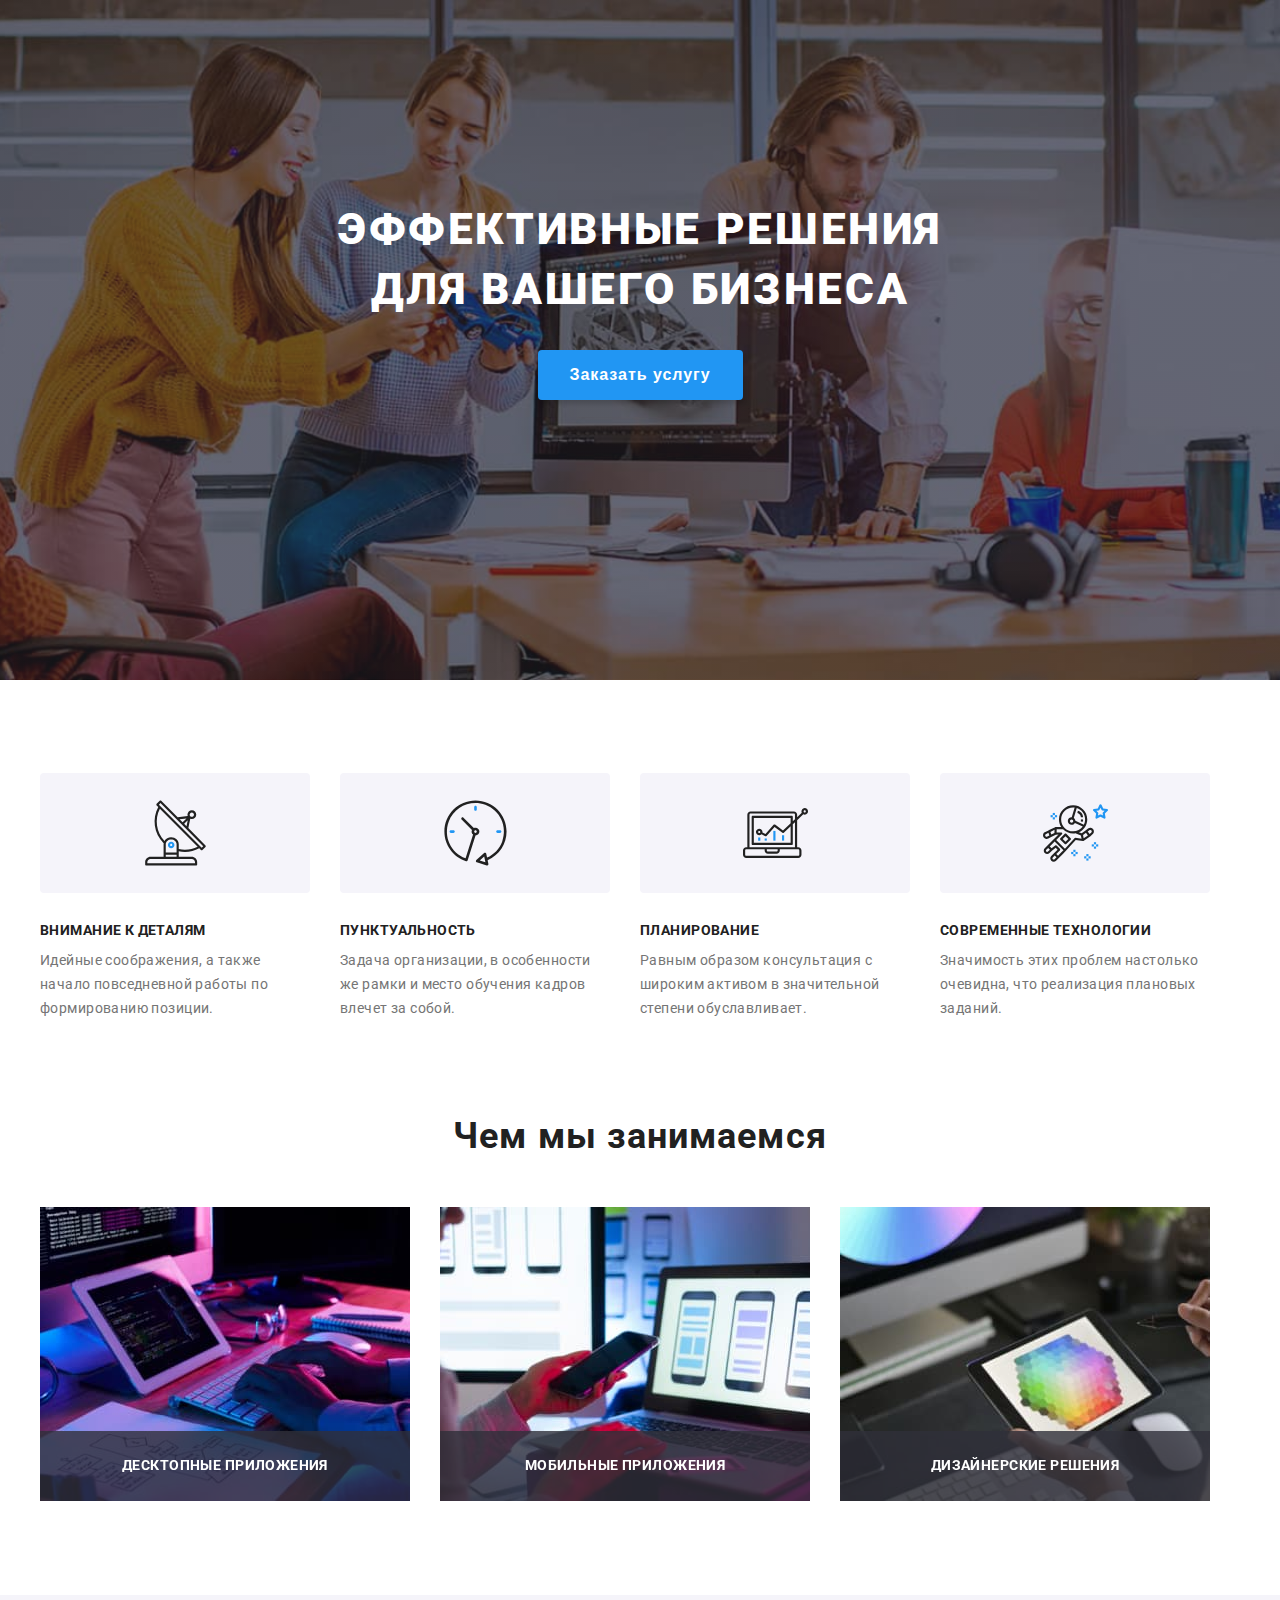
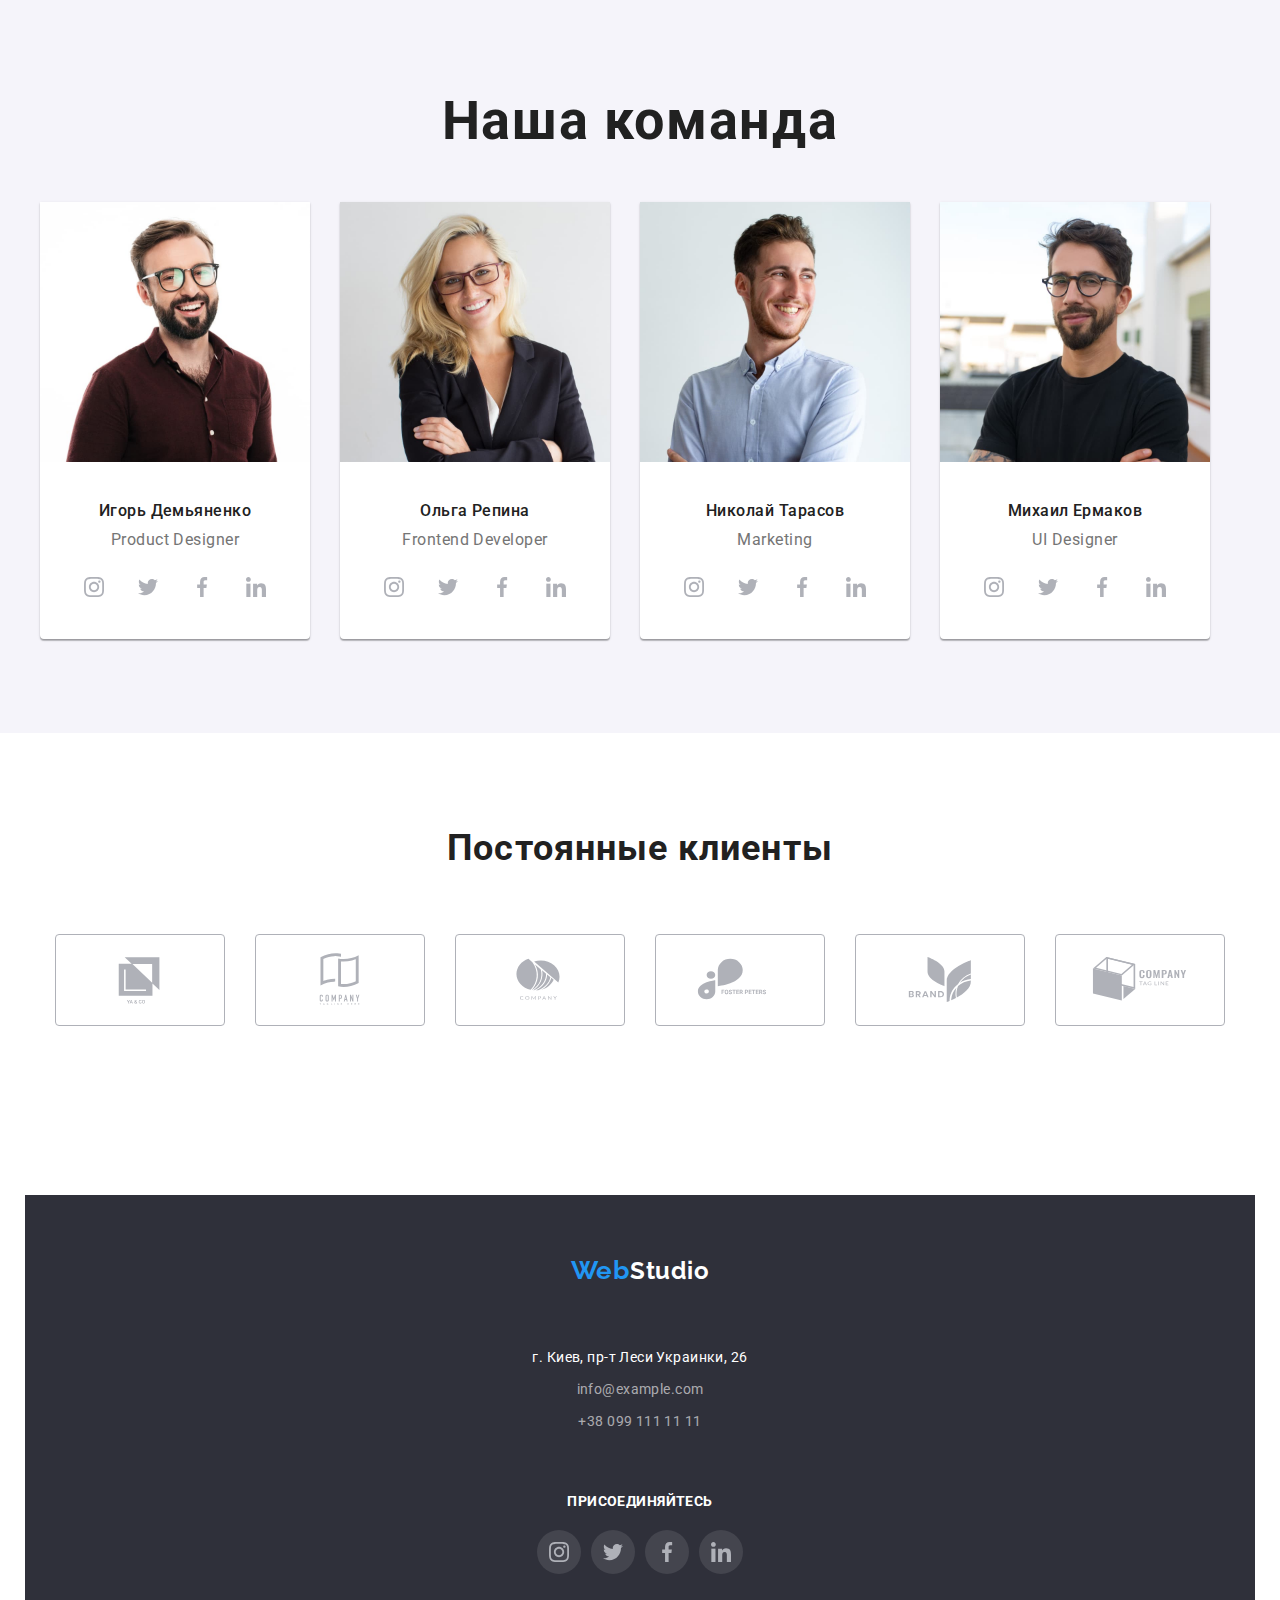
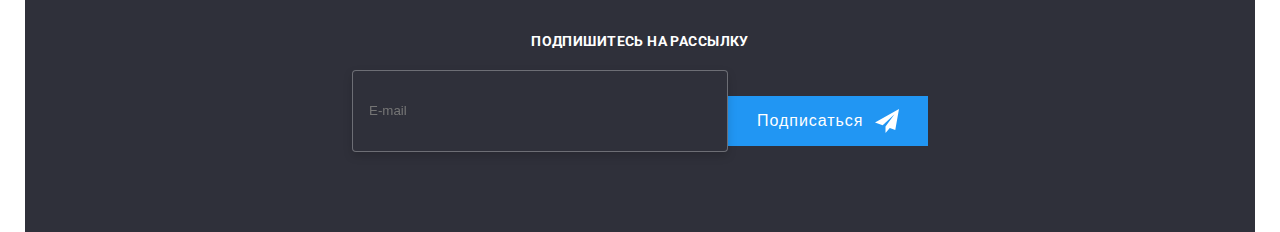
==== index.html @ 190a4f73 "footer mob adapted" ====
<!DOCTYPE html>
<html lang="ru">
  <head>
    <meta charset="UTF-8" />
    <meta http-equiv="X-UA-Compatible" content="IE=edge" />
    <meta name="viewport" content="width=device-width, initial-scale=1.0" />
    <title>Business planning</title>
    <link
      rel="stylesheet"
      href="https://cdnjs.cloudflare.com/ajax/libs/modern-normalize/1.1.0/modern-normalize.min.css"
      integrity="sha512-wpPYUAdjBVSE4KJnH1VR1HeZfpl1ub8YT/NKx4PuQ5NmX2tKuGu6U/JRp5y+Y8XG2tV+wKQpNHVUX03MfMFn9Q=="
      crossorigin="anonymous"
      referrerpolicy="no-referrer"
    />
    <link rel="preconnect" href="https://fonts.googleapis.com" />
    <link rel="preconnect" href="https://fonts.gstatic.com" crossorigin />
    <link rel="preconnect" href="https://fonts.googleapis.com" />
    <link rel="preconnect" href="https://fonts.gstatic.com" crossorigin />
    <link
      href="https://fonts.googleapis.com/css2?family=Raleway:wght@700&family=Roboto:wght@400;500;700;900&display=swap"
      rel="stylesheet"
    />
    <!-- <link rel="stylesheet" href="./css/style.css" /> -->
    <link rel="stylesheet" href="./css/main.css" />
  </head>
  <body>
    <!-- <header class="header">
      <div class="container">
        <a href="" class="header__logo">Web<span class="logo">Studio</span></a>
        <button class="menu-open-btn" type="button" menu-open-btn>
          <svg class="header__icon-mob" width="40" height="40">
            <use href="./images/icons/symbol-defs.svg#icon-menu_40px"></use>
          </svg>
        </button>
        <nav class="header__navigation">
          <ul class="header__list">
            <li class="header__item-pages">
              <a href="" class="header__link-pages current">Студия</a>
            </li>
            <li class="header__item-pages">
              <a href="./portfolio.html" class="header__link-pages">Портфолио</a>
            </li>
            <li class="header__item-pages">
              <a href="" class="header__link-pages">Контакты</a>
            </li>
          </ul>
        </nav>
        <div class="header-connect">
          <ul class="header__list">
            <li class="header__item">
              <a href="mailto:info@devstudio.com" class="header__link">
                <svg class="header__icon" width="16" height="12">
                  <use href="./images/icons/symbol-defs.svg#icon-envelope"></use>
                </svg>
                info@devstudio.com
              </a>
            </li>
            <li class="header__item">
              <a class="header__link" href="tel:+380961111111">
                <svg class="header__icon" width="10" height="16">
                  <use href="./images/icons/symbol-defs.svg#icon-Vector"></use>
                </svg>
                +38 096 111 11 11
              </a>
            </li>
          </ul>
        </div>
      </div>
      <div class="mob-menu is-hidden" mob-menu>
        <div class="conteiner">
          <div class="mob-menu-top">
            <button type="button" class="menu-close-btn" menu-close-btn>
              <svg class="header__menu-close" width="40" height="40">
                <use href="./images/icons/symbol-defs.svg#icon-close_40px"></use>
              </svg>
            </button>
            <ul class="mob-menu__list">
              <li class="mob-menu__item-pages">
                <a href="" class="mob-menu__link-pages current">Студия</a>
              </li>
              <li class="mob-menu__item-pages">
                <a href="./portfolio.html" class="mob-menu__link-pages">Портфолио</a>
              </li>
              <li class="mob-menu__item-pages">
                <a href="" class="mob-menu__link-pages">Контакты</a>
              </li>
            </ul>
          </div>
          <div class="mob-menu-bottom">
            <div class="mob-connect">
              <ul class="mob__list">
                <li class="mob__item">
                  <a class="mob__link-tel" href="tel:+380961111111"> +38 096 111 11 11 </a>
                </li>

                <li class="mob__item">
                  <a href="mailto:info@devstudio.com" class="mob__link-email">
                    info@devstudio.com
                  </a>
                </li>
              </ul>
            </div>
            <ul class="mob__soc-list">
              <li class="mob__soc-item">
                <a href="" class="mob__soc-link">Istagram</a>
                <p class="mob__soc-line"></p>
              </li>
              <li class="mob__soc-item">
                <a href="" class="mob__soc-link">Twitter</a>
              </li>
              <li class="mob__soc-item">
                <a href="" class="mob__soc-link">Facebook</a>
              </li>
              <li class="mob__soc-item">
                <a href="" class="mob__soc-link">LinkedIn</a>
              </li>
            </ul>
          </div>
        </div>
      </div>
    </header> -->
    <main class="main">
      <section class="section hero">
        <div class="container">
          <h1 class="hero__title">
            Эффективные решения <br />
            для вашего бизнеса
          </h1>
          <button type="button" class="hero__btn" data-modal-open>Заказать услугу</button>
          <div class="backdrop is-hidden" data-modal>
            <div class="modal">
              <button type="button" class="modal__close-btn" data-modal-close>
                <svg class="modal__close-icon" width="18" height="18">
                  <use href="./images/icons/symbol-defs.svg#icon-close-black"></use>
                </svg>
              </button>
              <p class="modal__title">Оставьте свои данные, мы вам перезвоним</p>
              <form>
                <div class="modal__field">
                  <label class="modal__label" for="user-name">Имя</label>
                  <div class="modal__input-wrap">
                    <input
                      id="user-name"
                      type="text"
                      class="modal__input"
                      name="user-name"
                      required
                    />
                    <svg class="modal__input-icon" width="18" height="18">
                      <use href="./images/icons/symbol-defs.svg#icon-person-black"></use>
                    </svg>
                  </div>
                </div>
                <div class="modal__field">
                  <label class="modal__label" for="user-tel">Телефон</label>
                  <div class="modal__input-wrap">
                    <input type="tel" class="modal__input" name="user-tel" id="user-tel" required />
                    <svg class="modal__input-icon" width="18" height="18">
                      <use href="./images/icons/symbol-defs.svg#icon-phone-black"></use>
                    </svg>
                  </div>
                </div>
                <div class="modal__field">
                  <label class="modal__label" for="user-email">Почта</label>
                  <div class="modal__input-wrap">
                    <input
                      type="email"
                      class="modal__input"
                      name="user-email"
                      id="user-email"
                      required
                    />
                    <svg class="modal__input-icon" width="18" height="18">
                      <use href="./images/icons/symbol-defs.svg#icon-email-black"></use>
                    </svg>
                  </div>
                </div>
                <div class="modal__field-comment">
                  <label class="modal__comment">
                    Комментарий
                    <textarea
                      name="comment"
                      placeholder="Введите текст"
                      class="modal__comment-text"
                    ></textarea>
                  </label>
                </div>
                <div class="modal__field-check">
                  <input
                    type="checkbox"
                    class="modal__input-check hidden-title"
                    id="input-check"
                    name="policy"
                    value="policy"
                  />
                  <label for="input-check" class="modal__check-text">
                    <span>
                      <svg class="modal__check-icon" width="16" height="15">
                        <use href="./images/icons/symbol-defs.svg#icon-vector1"></use>
                      </svg>
                    </span>
                    Соглашаюсь с рассылкой и принимаю
                    <a class="modal__check-link">Условия договора</a></label
                  >
                </div>
                <button type="submit" class="modal__btn">Отправить</button>
              </form>
            </div>
          </div>
        </div>
      </section>
      <section class="section section--two">
        <div class="container">
          <h2 class="hidden-title">Преимущества</h2>
          <ul class="section__list">
            <li class="section__item">
              <div class="section__pictures">
                <svg class="section__soc-icon" width="65" height="70">
                  <use href="./images/icons/symbol-defs.svg#icon-antenna"></use>
                </svg>
              </div>
              <h3 class="section__title">Внимание к деталям</h3>
              <p class="section__text">
                Идейные соображения, а также начало повседневной работы по формированию позиции.
              </p>
            </li>
            <li class="section__item">
              <div class="section__pictures">
                <svg class="section__soc-icon" width="65" height="70">
                  <use href="./images/icons/symbol-defs.svg#icon-clock"></use>
                </svg>
              </div>

              <h3 class="section__title">Пунктуальность</h3>
              <p class="section__text">
                Задача организации, в особенности же рамки и место обучения кадров влечет за собой.
              </p>
            </li>
            <li class="section__item">
              <div class="section__pictures">
                <svg class="section__soc-icon" width="65" height="70">
                  <use href="./images/icons/symbol-defs.svg#icon-diagram"></use>
                </svg>
              </div>

              <h3 class="section__title">Планирование</h3>
              <p class="section__text">
                Равным образом консультация с широким активом в значительной степени обуславливает.
              </p>
            </li>
            <li class="section__item">
              <div class="section__pictures">
                <svg class="section__soc-icon" width="65" height="70">
                  <use href="./images/icons/symbol-defs.svg#icon-astronaut"></use>
                </svg>
              </div>

              <h3 class="section__title">Современные технологии</h3>
              <p class="section__text">
                Значимость этих проблем настолько очевидна, что реализация плановых заданий.
              </p>
            </li>
          </ul>
        </div>
      </section>
      <section class="section section-three">
        <div class="container">
          <h2 class="section__title-about">Чем мы занимаемся</h2>
          <ul class="section-three__list">
            <li class="section-three__img">
              <img src="./images/about-img-1.jpg" alt="компьютер" width="370" height="294" />
              <div class="section-description">
                <p class="section__img-text">Десктопные приложения</p>
              </div>
            </li>
            <li class="section-three__img">
              <img src="./images/about-img-2.jpg" alt="телефон" width="370" height="294" />
              <div class="section-description">
                <p class="section__img-text">Мобильные приложения</p>
              </div>
            </li>
            <li class="section-three__img">
              <img src="./images/about-img-3.jpg" alt="планшет" width="370" height="294" />
              <div class="section-description">
                <p class="section__img-text">Дизайнерские решения</p>
              </div>
            </li>
          </ul>
        </div>
      </section>
      <section class="section section-four">
        <div class="container">
          <h2 class="section-four__title">Наша команда</h2>
          <ul class="section-four__list">
            <li class="section-four__img">
              <img
                class="section-four__img-block"
                src="./images/photo-ihor.jpg"
                alt="игорь"
                width="270"
                height="260"
              />
              <div class="section-four__sign">
                <h3 class="section-four__name">Игорь Демьяненко</h3>
                <p lang="en" class="section-four__text">Product Designer</p>
                <div class="section-four__soc">
                  <ul class="section-four__soc-list">
                    <li class="section-four__soc-item">
                      <a href="" class="section-four__soc-link">
                        <svg class="section__soc-icon" width="20" height="20">
                          <use href="./images/icons/symbol-defs.svg#icon-instagram"></use>
                        </svg>
                      </a>
                    </li>
                    <li class="section-four__soc-item">
                      <a href="" class="section-four__soc-link">
                        <svg class="section__soc-icon" width="20" height="20">
                          <use href="./images/icons/symbol-defs.svg#icon-twitter"></use>
                        </svg>
                      </a>
                    </li>
                    <li class="section-four__soc-item">
                      <a href="" class="section-four__soc-link">
                        <svg class="section__soc-icon" width="20" height="20">
                          <use href="./images/icons/symbol-defs.svg#icon-facebook"></use>
                        </svg>
                      </a>
                    </li>
                    <li class="section-four__soc-item">
                      <a href="" class="section-four__soc-link">
                        <svg class="section__soc-icon" width="20" height="20">
                          <use href="./images/icons/symbol-defs.svg#icon-linkedin"></use>
                        </svg>
                      </a>
                    </li>
                  </ul>
                </div>
              </div>
            </li>
            <li class="section-four__img">
              <img
                class="section-four__img-block"
                src="./images/photo-olga.jpg"
                alt="ольга"
                width="270"
                height="260"
              />
              <div class="section-four__sign">
                <h3 class="section-four__name">Ольга Репина</h3>
                <p lang="en" class="section-four__text">Frontend Developer</p>
                <div class="section-four__soc">
                  <ul class="section-four__soc-list">
                    <li class="section-four__soc-item">
                      <a href="" class="section-four__soc-link">
                        <svg class="section__soc-icon" width="20" height="20">
                          <use href="./images/icons/symbol-defs.svg#icon-instagram"></use>
                        </svg>
                      </a>
                    </li>
                    <li class="section-four__soc-item">
                      <a href="" class="section-four__soc-link">
                        <svg class="section__soc-icon" width="20" height="20">
                          <use href="./images/icons/symbol-defs.svg#icon-twitter"></use>
                        </svg>
                      </a>
                    </li>
                    <li class="section-four__soc-item">
                      <a href="" class="section-four__soc-link">
                        <svg class="section__soc-icon" width="20" height="20">
                          <use href="./images/icons/symbol-defs.svg#icon-facebook"></use>
                        </svg>
                      </a>
                    </li>
                    <li class="section-four__soc-item">
                      <a href="" class="section-four__soc-link">
                        <svg class="section__soc-icon" width="20" height="20">
                          <use href="./images/icons/symbol-defs.svg#icon-linkedin"></use>
                        </svg>
                      </a>
                    </li>
                  </ul>
                </div>
              </div>
            </li>
            <li class="section-four__img">
              <img
                class="section-four__img-block"
                src="./images/photo-nikolay.jpg"
                alt="николай"
                width="270"
                height="260"
              />
              <div class="section-four__sign">
                <h3 class="section-four__name">Николай Тарасов</h3>
                <p lang="en" class="section-four__text">Marketing</p>
                <div class="section-four__soc">
                  <ul class="section-four__soc-list">
                    <li class="section-four__soc-item">
                      <a href="" class="section-four__soc-link">
                        <svg class="section__soc-icon" width="20" height="20">
                          <use href="./images/icons/symbol-defs.svg#icon-instagram"></use>
                        </svg>
                      </a>
                    </li>
                    <li class="section-four__soc-item">
                      <a href="" class="section-four__soc-link">
                        <svg class="section__soc-icon" width="20" height="20">
                          <use href="./images/icons/symbol-defs.svg#icon-twitter"></use>
                        </svg>
                      </a>
                    </li>
                    <li class="section-four__soc-item">
                      <a href="" class="section-four__soc-link">
                        <svg class="section__soc-icon" width="20" height="20">
                          <use href="./images/icons/symbol-defs.svg#icon-facebook"></use>
                        </svg>
                      </a>
                    </li>
                    <li class="section-four__soc-item">
                      <a href="" class="section-four__soc-link">
                        <svg class="section__soc-icon" width="20" height="20">
                          <use href="./images/icons/symbol-defs.svg#icon-linkedin"></use>
                        </svg>
                      </a>
                    </li>
                  </ul>
                </div>
              </div>
            </li>
            <li class="section-four__img">
              <img
                class="section-four__img-block"
                src="./images/photo-michael.jpg"
                alt="михаил"
                width="270"
                height="260"
              />
              <div class="section-four__sign">
                <h3 class="section-four__name">Михаил Ермаков</h3>
                <p lang="en" class="section-four__text">UI Designer</p>
                <div class="section-four__soc">
                  <ul class="section-four__soc-list">
                    <li class="section-four__soc-item">
                      <a href="" class="section-four__soc-link">
                        <svg class="section__soc-icon" width="20" height="20">
                          <use href="./images/icons/symbol-defs.svg#icon-instagram"></use>
                        </svg>
                      </a>
                    </li>
                    <li class="section-four__soc-item">
                      <a href="" class="section-four__soc-link">
                        <svg class="section__soc-icon" width="20" height="20">
                          <use href="./images/icons/symbol-defs.svg#icon-twitter"></use>
                        </svg>
                      </a>
                    </li>
                    <li class="section-four__soc-item">
                      <a href="" class="section-four__soc-link">
                        <svg class="section__soc-icon" width="20" height="20">
                          <use href="./images/icons/symbol-defs.svg#icon-facebook"></use>
                        </svg>
                      </a>
                    </li>
                    <li class="section-four__soc-item">
                      <a href="" class="section-four__soc-link">
                        <svg class="section__soc-icon" width="20" height="20">
                          <use href="./images/icons/symbol-defs.svg#icon-linkedin"></use>
                        </svg>
                      </a>
                    </li>
                  </ul>
                </div>
              </div>
            </li>
          </ul>
        </div>
      </section>
      <section class="section section-clients">
        <div class="container">
          <h2 class="section-clients__title">Постоянные клиенты</h2>
          <ul class="section-clients__list">
            <li class="section-clients__item">
              <svg class="section-clients__logo" width="106" height="60">
                <use href="./images/icons/symbol-defs.svg#icon-logo"></use>
              </svg>
            </li>
            <li class="section-clients__item">
              <svg class="section-clients__logo" width="106" height="60">
                <use href="./images/icons/symbol-defs.svg#icon-logo1"></use>
              </svg>
            </li>
            <li class="section-clients__item">
              <svg class="section-clients__logo" width="106" height="60">
                <use href="./images/icons/symbol-defs.svg#icon-logo2"></use>
              </svg>
            </li>
            <li class="section-clients__item">
              <svg class="section-clients__logo" width="106" height="60">
                <use href="./images/icons/symbol-defs.svg#icon-logo3"></use>
              </svg>
            </li>
            <li class="section-clients__item">
              <svg class="section-clients__logo" width="106" height="60">
                <use href="./images/icons/symbol-defs.svg#icon-logo4"></use>
              </svg>
            </li>
            <li class="section-clients__item">
              <svg class="section-clients__logo" width="106" height="60">
                <use href="./images/icons/symbol-defs.svg#icon-logo5"></use>
              </svg>
            </li>
          </ul>
        </div>
      </section>
    </main>
    <footer class="footer">
      <div class="container">
        <div class="footer__contacts">
          <div class="footer__item">
            <a href="" class="footer__logo-left">Web<span class="footer__logo">Studio</span></a>
          </div>
          <address>
            <ul class="footer__list">
              <li class="footer__adress-text">г. Киев, пр-т Леси Украинки, 26</li>
              <li>
                <a href="mailto:info@example.com" class="footer__adress-link">info@example.com</a>
              </li>
              <li><a href="tel:+380991111111" class="footer__adress-link">+38 099 111 11 11</a></li>
            </ul>
          </address>
        </div>

        <div class="footer__social">
          <p class="footer__social-join">Присоединяйтесь</p>
          <div class="footer__soc">
            <ul class="footer__soc-list">
              <li class="footer__soc-item">
                <a href="" class="footer__soc-link">
                  <svg class="footer__soc-icon" width="20" height="20">
                    <use href="./images/icons/symbol-defs.svg#icon-instagram"></use>
                  </svg>
                </a>
              </li>
              <li class="footer__soc-item">
                <a href="" class="footer__soc-link">
                  <svg class="footer__soc-icon" width="20" height="20">
                    <use href="./images/icons/symbol-defs.svg#icon-twitter"></use>
                  </svg>
                </a>
              </li>
              <li class="footer__soc-item">
                <a href="" class="footer__soc-link">
                  <svg class="footer__soc-icon" width="20" height="20">
                    <use href="./images/icons/symbol-defs.svg#icon-facebook"></use>
                  </svg>
                </a>
              </li>
              <li class="footer__soc-item">
                <a href="" class="footer__soc-link">
                  <svg class="footer__soc-icon" width="20" height="20">
                    <use href="./images/icons/symbol-defs.svg#icon-linkedin"></use>
                  </svg>
                </a>
              </li>
            </ul>
          </div>
        </div>
        <form class="footer__subscribe">
          <label class="footer__text" for="user-subscribe">Подпишитесь на рассылку</label>
          <div class="footer__sub-field">
            <input
              type="email"
              name="user-subscribe"
              id="user-subscribe"
              class="footer__input"
              placeholder="E-mail"
            />
            <button class="footer__btn" type="submit">
              Подписаться
              <svg class="footer__icon" width="24" height="24">
                <use href="./images/icons/symbol-defs.svg#icon-send"></use>
              </svg>
            </button>
          </div>
        </form>
      </div>
    </footer>
    <script src="./js/menu.js"></script>
    <script src="./js/modal.js"></script>
  </body>
</html>
---- css/style.css ----
/* .input-check:checked + .check-text::before {
  background-color: #2196f3;
  border: none;
  background-image: url(../images/icons/Vector.svg);
  background-repeat: no-repeat;
  background-position: center;
} */
---- css/main.css ----
:root {
  --main-color: #757575;
  --secondary-color: #212121;
  --logo-color-one: #000000;
  --logo-color-two: #ffffff;
  --logo-color-left: #2196f3;
  --hero-color: #2f303a;
  --btn-hover-color: #188ce8;
  --address-text-color: rgba(255, 255, 255, 0.6);
  --section-team-color: #f5f4fa;
  --color-icon: #afb1b8;
  --color-placeholder: rgba(117, 117, 117, 0.5);
  --main-transition-time: 250ms;
  --cubic: cubic-bezier(0.4, 0, 0.2, 1);
}

.hidden-title {
  width: 1px;
  height: 1px;
  overflow: hidden;
  opacity: 0;
  margin: -1px;
}

a {
  text-decoration: none;
}

ul {
  list-style: none;
}

.list {
  padding: 0;
  margin: 0;
}

button {
  cursor: pointer;
  border: none;
}

body {
  font-family: 'Roboto', sans-serif;
  font-weight: 400;
  font-style: normal;
  font-size: 14px;
  margin: 0;
  color: var(--main-color);
}

p,
h1,
h2,
h3,
h4,
h5,
h6 {
  margin: 0;
}

ul,
ol {
  padding-left: 0;
  margin: 0;
}

.container {
  width: 100%;
  padding-left: 15px;
  padding-right: 15px;
  margin: 0 auto;
}

@media screen and (min-width: 480px) {
  .container {
    max-width: 480px;
  }
}

@media screen and (min-width: 768px) {
  .container {
    max-width: 768px;
  }
}

@media screen and (min-width: 1200px) {
  .container {
    max-width: 1200px;
  }
}

.header {
  color: var(--secondary-color);
  border-bottom: 1px solid #ececec;
}

.header .container {
  display: flex;
  align-items: center;
}

.header__navigation {
  display: none;
}

.header__list {
  display: flex;
}

.header__list :not(:last-child) {
  margin-right: 50px;
}

.header-connect {
  display: none;
  margin-left: auto;
}

.header__item {
  font-weight: 500;
  line-height: 1.14;
  letter-spacing: 0.02em;
  color: var(--main-color);
}

.header__item__item {
  display: inline-flex;
  align-items: center;
}

.header__link-pages {
  position: relative;
  font-weight: 500;
  line-height: 1.14;
  letter-spacing: 0.02em;
  padding: 32px 0;
  color: var(--secondary-color);
  transition: color var(--main-transition-time) var(--cubic);
}

.header__link-pages:hover {
  color: var(--logo-color-left);
}

.header__link-pages.current::after {
  content: '';
  position: absolute;
  left: 0;
  bottom: 0;
  display: block;
  width: 100%;
  height: 4px;
  background-color: var(--logo-color-left);
  border-radius: 2px;
}

.header__link {
  font-weight: 500;
  line-height: 1.14;
  letter-spacing: 0.02em;
  padding: 32px 0;
  display: flex;
  align-items: center;
  color: var(--main-color);
  transition: color var(--main-transition-time) var(--cubic);
}

.header__link:hover {
  color: var(--logo-color-left);
}

.header__link:hover .header__icon {
  fill: var(--logo-color-left);
}

.header__icon {
  margin-right: 10px;
  transition: fill var(--main-transition-time) var(--cubic);
}

.header__logo {
  font-family: 'Raleway', sans-serif;
  font-weight: 700;
  font-size: 24px;
  line-height: 1.17;
  letter-spacing: 0.03em;
  margin-right: 93px;
  color: var(--logo-color-left);
}

.current {
  color: var(--logo-color-left);
}

.menu-open-btn {
  margin-left: auto;
  background-color: var(--logo-color-two);
}

.menu-close-btn {
  display: block;
  margin-left: auto;
  margin-top: 10px;
  margin-right: 15px;
  background: var(--logo-color-two);
  box-shadow: 0px 4px 8px rgba(0, 0, 0, 0.04), 0px 2px 4px rgba(0, 0, 0, 0.08), 0px 1px 3px rgba(0, 0, 0, 0.16);
}

.menu-close-btn:hover {
  fill: var(--logo-color-left);
}

.mob-menu {
  position: fixed;
  z-index: 1;
  top: 0;
  left: 0;
  background-color: var(--logo-color-two);
  color: var(--secondary-color);
  width: 100vw;
  height: 100vh;
  padding-top: 10px;
  padding-bottom: 48px;
}

.mob-menu .container {
  display: flex;
  flex-direction: column;
  height: 100%;
  justify-content: space-between;
  align-items: flex-start;
}

.mob-menu__list {
  margin-left: 40px;
}

.mob-menu__item-pages:not(:last-child) {
  margin-bottom: 30px;
}

.mob-menu__link-pages {
  font-weight: 500;
  font-size: 40px;
  line-height: 1.18;
  text-align: center;
  letter-spacing: 0.02em;
  color: var(--secondary-color);
}

.mob-menu__link-pages.current {
  color: var(--logo-color-left);
}

.mob-menu__link-pages:hover {
  color: var(--logo-color-left);
}

.mob__list {
  margin-top: 302px;
  margin-left: 40px;
  margin-bottom: 64px;
}

.mob__item:not(:last-child) {
  margin-bottom: 32px;
}

.mob__link-tel {
  font-weight: 500;
  font-size: 34px;
  line-height: 1.18px;
  letter-spacing: 0.02em;
  color: var(--logo-color-left);
}

.mob__link-email {
  font-weight: 500;
  font-size: 24px;
  line-height: 1.17;
  letter-spacing: 0.02em;
  color: var(--main-color);
}

.mob__link-email:hover {
  color: var(--logo-color-left);
}

.mob__soc-list {
  display: flex;
  margin-left: 40px;
}

.mob__soc-item:not(:last-child) {
  margin-right: 20px;
}

.mob__soc-link {
  font-size: 18px;
  line-height: 1.22;
  letter-spacing: 0.02em;
  color: var(--logo-color-left);
}

.logo {
  font-family: 'Raleway', sans-serif;
  font-weight: 700;
  font-size: 24px;
  line-height: 1.17;
  letter-spacing: 0.03em;
  color: var(--logo-color-one);
}

.section {
  margin: 0;
  padding-top: 94px;
  padding-bottom: 94px;
}

.hero {
  max-width: 100%;
  height: 100%;
  margin-left: auto;
  margin-right: auto;
  padding-top: 118px;
  padding-bottom: 118px;
  background-repeat: no-repeat;
  background-position: center;
  background-size: cover;
  background-image: linear-gradient(rgba(47, 48, 58, 0.4), rgba(47, 48, 58, 0.4)), url(../images/hero-mob.jpg);
  border-color: var(--main-color);
}

@media (min-device-pixel-ratio: 2), (min-resolution: 192dpi), (min-resolution: 2dppx) {
  .hero {
    background-image: linear-gradient(rgba(47, 48, 58, 0.4), rgba(47, 48, 58, 0.4)), url(../images/hero-mob-2x.jpg);
  }
}

@media screen and (min-width: 768px) {
  .hero {
    padding-top: 118px;
    padding-bottom: 198px;
    background-image: linear-gradient(rgba(47, 48, 58, 0.4), rgba(47, 48, 58, 0.4)), url(../images/hero-tablet.jpg);
  }
}

@media screen and (min-width: 768px) and (min-device-pixel-ratio: 2), screen and (min-width: 768px) and (min-resolution: 192dpi), screen and (min-width: 768px) and (min-resolution: 2dppx) {
  .hero {
    background-image: linear-gradient(rgba(47, 48, 58, 0.4), rgba(47, 48, 58, 0.4)), url(../images/hero-tablet-2x.jpg);
  }
}

@media screen and (min-width: 1200px) {
  .hero {
    padding-top: 200px;
    padding-bottom: 280px;
    background-image: linear-gradient(rgba(47, 48, 58, 0.4), rgba(47, 48, 58, 0.4)), url(../images/hero-img.jpg);
  }
}

@media screen and (min-width: 1200px) and (min-device-pixel-ratio: 2), screen and (min-width: 1200px) and (min-resolution: 192dpi), screen and (min-width: 1200px) and (min-resolution: 2dppx) {
  .hero {
    background-image: linear-gradient(rgba(47, 48, 58, 0.4), rgba(47, 48, 58, 0.4)), url(../images/hero-2x.jpg);
  }
}

.hero__title {
  font-weight: 900;
  font-size: 26px;
  line-height: 1.62;
  text-align: center;
  letter-spacing: 0.06em;
  text-transform: uppercase;
  margin-top: 0;
  padding-bottom: 30px;
  max-width: 650px;
  margin: 0 auto;
  color: var(--logo-color-two);
}

@media screen and (min-width: 1119px) {
  .hero__title {
    font-size: 44px;
    line-height: 1.36;
  }
}

.hero__btn {
  font-weight: 700;
  font-size: 16px;
  line-height: 1.88;
  display: flex;
  align-items: center;
  text-align: center;
  letter-spacing: 0.06em;
  margin: 0 auto;
  padding-top: 10px;
  padding-bottom: 10px;
  padding-left: 32px;
  padding-right: 32px;
  box-shadow: 0px 4px 4px rgba(0, 0, 0, 0.15);
  border-radius: 4px;
  background-color: var(--logo-color-left);
  color: var(--logo-color-two);
  transition: background-color var(--main-transition-time) var(--cubic);
}

.hero__btn:hover {
  background-color: var(--btn-hover-color);
}

.modal {
  position: absolute;
  left: 50%;
  top: 50%;
  transform: translate(-50%, -50%);
  width: 100%;
  height: 100%;
  padding: 40px;
  background: var(--logo-color-two);
  box-shadow: 0px 1px 3px rgba(0, 0, 0, 0.12), 0px 1px 1px rgba(0, 0, 0, 0.14), 0px 2px 1px rgba(0, 0, 0, 0.2);
  border-radius: 4px;
}

@media screen and (min-width: 480px) {
  .modal {
    max-width: 450px;
    max-height: 609px;
  }
}

@media screen and (min-width: 768px) {
  .modal {
    max-width: 528px;
    max-height: 581px;
  }
}

.modal__close-btn {
  position: absolute;
  display: flex;
  justify-content: center;
  align-items: center;
  top: 8px;
  right: 8px;
  width: 30px;
  height: 30px;
  background-color: var(--logo-color-two);
  border-radius: 50%;
  border: 1px solid rgba(0, 0, 0, 0.1);
}

.modal__close-btn:hover .modal__close-icon {
  fill: var(--logo-color-left);
}

.modal__title {
  font-weight: 700;
  font-size: 20px;
  line-height: 1.15;
  text-align: center;
  letter-spacing: 0.03em;
  margin-bottom: 12px;
  color: var(--secondary-color);
}

.modal__field {
  margin-bottom: 10px;
}

.modal__input {
  width: 100%;
  height: 40px;
  margin-top: 4px;
  padding-left: 41px;
  border: 1px solid rgba(33, 33, 33, 0.2);
  border-radius: 4px;
  outline: none;
  cursor: pointer;
  transition: border-color var(--main-transition-time) var(--cubic);
}

.modal__input:focus {
  border: 1px solid var(--logo-color-left);
}

.modal__input:focus + .modal__input-icon {
  fill: var(--logo-color-left);
}

.modal__label {
  font-size: 12px;
  line-height: 1.16;
  letter-spacing: 0.01em;
  color: var(--main-color);
}

.modal__comment {
  display: flex;
  flex-direction: column;
  font-size: 12px;
  line-height: 1.16;
  letter-spacing: 0.01em;
  color: var(--main-color);
}

.modal__comment-text {
  resize: none;
  width: 100%;
  height: 120px;
  margin-top: 4px;
  padding: 12px 16px 12px 16px;
  border: 1px solid rgba(33, 33, 33, 0.2);
  border-radius: 4px;
  outline: none;
  transition: border-color var(--main-transition-time) var(--cubic);
}

.modal__comment-text:focus {
  border-color: var(--logo-color-left);
}

.modal__comment-text:placeholder {
  font-size: 12px;
  line-height: 1.16;
  letter-spacing: 0.01em;
  color: var(--color-placeholder);
}

.modal__btn {
  font-weight: 700;
  font-size: 16px;
  line-height: 1.88;
  display: flex;
  align-items: center;
  text-align: center;
  letter-spacing: 0.06em;
  margin-left: auto;
  margin-right: auto;
  padding: 10px 55px;
  color: var(--logo-color-two);
  background: var(--logo-color-left);
  box-shadow: 0px 4px 4px rgba(0, 0, 0, 0.15);
  border-radius: 4px;
  transition: background-color var(--main-transition-time) var(--cubic);
}

.modal__btn:hover, .modal__btn:focus {
  background-color: var(--btn-hover-color);
}

.modal__input-wrap {
  position: relative;
}

.modal__field-check {
  display: flex;
  align-items: center;
  justify-content: center;
  margin-top: 20px;
  margin-bottom: 30px;
}

.modal__input-icon {
  position: absolute;
  top: 50%;
  left: 10px;
  transform: translateY(-50%);
  transition: fill var(--main-transition-time) var(--cubic);
}

.modal__check-text {
  display: flex;
  align-items: center;
  text-align: center;
  line-height: 1.71;
  letter-spacing: 0.03em;
  color: var(--main-color);
}

.modal__check-text span {
  width: 16px;
  height: 15px;
  border: 2px solid var(--secondary-color);
  border-radius: 2px;
  margin-right: 8px;
  display: flex;
  align-items: center;
  justify-content: center;
}

.modal__input-check:checked + .modal__check-text span {
  background-color: #2196f3;
  border: none;
}

.modal__check-icon {
  fill: transparent;
}

/* .check-text::before {
  content: '';
  width: 16px;
  height: 15px;
  border: 2px solid var(--secondary-color);
  border-radius: 2px;
  margin-right: 8px;
} */
.modal__check-link {
  color: var(--logo-color-left);
  text-decoration: underline;
}

.modal__input-check:checked + .modal__check-text .modal__check-icon {
  fill: var(--logo-color-two);
}

.backdrop {
  position: fixed;
  top: 0;
  left: 0;
  width: 100%;
  height: 100%;
  background: rgba(0, 0, 0, 0.2);
  padding: 93px 15px 94px 15px;
}

.backdrop.is-hidden {
  opacity: 0;
  pointer-events: none;
}

@media screen and (max-width: 768px) {
  .backdrop {
    overflow-y: scroll;
  }
}

.section--two {
  padding-bottom: 0;
}

.section__list {
  margin-bottom: -30px;
}

@media screen and (min-width: 768px) {
  .section__list {
    display: flex;
    flex-wrap: wrap;
  }
}

.section__item {
  margin-bottom: 30px;
}

@media screen and (min-width: 768px) {
  .section__item:nth-child(2n + 1) {
    margin-right: 30px;
  }
}

@media screen and (min-width: 768px) {
  .section__item {
    width: calc(100% / 2 - 30px);
  }
}

@media screen and (min-width: 1200px) {
  .section__item:not(:last-child) {
    margin-right: 30px;
  }
}

@media screen and (min-width: 1200px) {
  .section__item {
    width: calc(100% / 4 - 30px);
  }
}

.section__pictures {
  width: 100%;
  height: 120px;
  display: flex;
  justify-content: center;
  align-items: center;
  margin-bottom: 30px;
  background-color: var(--section-team-color);
  border-radius: 4px;
}

.section__title {
  display: flex;
  align-items: center;
  font-weight: 700;
  list-style-type: none;
  font-size: 14px;
  line-height: 1.14;
  letter-spacing: 0.03em;
  text-transform: uppercase;
  color: var(--secondary-color);
}

@media screen and (max-width: 767px) {
  .section__title {
    justify-content: center;
  }
}

.section__text {
  font-weight: 400;
  line-height: 1.71;
  letter-spacing: 0.03em;
  margin-top: 10px;
  margin-right: 0;
  justify-content: space-between;
  color: var(--main-color);
}

.section-three {
  display: none;
  font-weight: 700;
  font-size: 36px;
  line-height: 1.17;
  text-align: center;
  letter-spacing: 0.03em;
  color: var(--secondary-color);
}

@media screen and (min-width: 1200px) {
  .section-three {
    display: block;
  }
}

.section-three__img {
  position: relative;
  line-height: 0;
}

.section-three__img:not(:last-child) {
  margin-right: 30px;
}

.section-three__list {
  display: flex;
}

.section__title-about {
  font-weight: 700;
  font-size: 36px;
  line-height: 1.17;
  text-align: center;
  letter-spacing: 0.03em;
  margin-bottom: 50px;
  color: var(--secondary-color);
}

.section__img-text {
  font-weight: 700;
  font-size: 14px;
  line-height: 1.14;
  text-align: center;
  letter-spacing: 0.03em;
  text-transform: uppercase;
  color: var(--logo-color-two);
}

.section-description {
  position: absolute;
  display: flex;
  justify-content: center;
  align-items: center;
  left: 0;
  bottom: 0;
  width: 100%;
  height: 70px;
  background: rgba(47, 48, 58, 0.8);
}

.section-four {
  font-weight: 700;
  font-size: 36px;
  line-height: 1.17;
  text-align: center;
  letter-spacing: 0.03em;
  margin-top: 0;
  background-color: var(--section-team-color);
}

.section-four__list {
  margin-bottom: -30px;
}

@media screen and (min-width: 768px) {
  .section-four__list {
    display: flex;
    flex-wrap: wrap;
  }
}

.section-four__img {
  margin-bottom: 30px;
  margin-bottom: 30px;
  box-shadow: 0px 1px 3px rgba(0, 0, 0, 0.12), 0px 1px 1px rgba(0, 0, 0, 0.14), 0px 2px 1px rgba(0, 0, 0, 0.2);
  border-radius: 0px 0px 4px 4px;
  background-color: var(--logo-color-two);
}

@media screen and (min-width: 768px) {
  .section-four__img:nth-child(2n + 1) {
    margin-right: 30px;
  }
}

@media screen and (min-width: 768px) {
  .section-four__img {
    width: calc(100% / 2 - 30px);
  }
}

@media screen and (min-width: 1200px) {
  .section-four__img:not(:last-child) {
    margin-right: 30px;
  }
}

@media screen and (min-width: 1200px) {
  .section-four__img {
    width: calc(100% / 4 - 30px);
  }
}

.section-four__img-block {
  max-width: 100%;
  height: auto;
}

.section-four__soc-list {
  display: flex;
  justify-content: center;
}

.section-four__soc-link {
  width: 44px;
  height: 44px;
  border-radius: 50%;
  display: block;
  background-color: rgba(255, 255, 255, 0.1);
  transition: background-color var(--main-transition-time) var(--cubic), fill var(--main-transition-time) var(--cubic);
}

.section-four__soc-link:hover {
  background-color: var(--logo-color-left);
}

.section-four__soc-link:hover .section__soc-icon {
  fill: var(--logo-color-two);
}

.section-four__soc-item + .section-four__soc-item {
  margin-left: 10px;
}

.section__soc-icon {
  fill: var(--color-icon);
}

.section-four__title {
  font-weight: 700;
  line-height: 1.17;
  text-align: center;
  letter-spacing: 0.03em;
  margin-bottom: 50px;
  padding: 0;
  color: var(--secondary-color);
}

@media screen and (max-width: 1119px) {
  .section-four__title {
    font-size: 28px;
  }
}

.section-four__list {
  background-color: var(--section-team-color);
}

.section-four__name {
  font-weight: 500;
  font-size: 16px;
  line-height: 1.19;
  text-align: center;
  letter-spacing: 0.03em;
  margin-bottom: 10px;
  color: var(--secondary-color);
}

.section-four__text {
  font-weight: 400;
  font-size: 16px;
  line-height: 1.19;
  text-align: center;
  letter-spacing: 0.03em;
  margin-bottom: 16px;
  color: var(--main-color);
}

.section-four__sign {
  padding-top: 30px;
  padding-bottom: 30px;
}

.section-four__soc-link {
  display: flex;
  justify-content: center;
  align-items: center;
}

.section-clients__list {
  display: flex;
  flex-wrap: wrap;
  justify-content: center;
}

.section-clients__item {
  width: calc(100% / 2 - 2 * 30px);
  height: 92px;
  border: 1px solid #afb1b8;
  box-sizing: border-box;
  border-radius: 4px;
  display: flex;
  justify-content: center;
  align-items: center;
  fill: var(--color-icon);
  margin: 15px;
  cursor: pointer;
  transition: fill var(--main-transition-time) var(--cubic), border-color var(--main-transition-time) var(--cubic);
}

@media screen and (min-width: 768px) {
  .section-clients__item {
    width: calc(100% / 3 - 2 * 30px);
  }
}

@media screen and (min-width: 1200px) {
  .section-clients__item {
    width: calc(100% / 6 - 30px);
  }
}

.section-clients__item:hover {
  border-color: var(--logo-color-left);
  fill: var(--logo-color-left);
}

.section-clients__title {
  font-weight: 700;
  font-size: 28px;
  margin-bottom: 30px;
  line-height: 1.17;
  text-align: center;
  letter-spacing: 0.03em;
  padding: 0;
  color: var(--secondary-color);
}

@media screen and (min-width: 1120px) {
  .section-clients__title {
    font-size: 36px;
    margin-bottom: 50px;
  }
}

.footer {
  max-width: 1600px;
  height: 252px;
  margin-left: auto;
  margin-right: auto;
  padding-top: 60px;
  padding-bottom: 60px;
}

.footer .container {
  background-color: var(--hero-color);
  padding: 60px 15px;
}

.footer__contacts,
.footer__social,
.footer__subscribe {
  display: flex;
  flex-wrap: wrap;
  flex-direction: column;
  justify-content: center;
  align-items: center;
}

.footer__sub-field {
  display: flex;
  flex-wrap: wrap;
  justify-content: center;
  align-items: center;
}

.footer__logo {
  font-family: 'Raleway';
  font-style: normal;
  font-weight: 700;
  font-size: 24px;
  line-height: 1.17;
  letter-spacing: 0.03em;
  color: var(--logo-color-two);
}

.footer__adress-text {
  font-style: normal;
  line-height: 1.71;
  letter-spacing: 0.03em;
  color: var(--logo-color-two);
  display: flex;
  justify-content: center;
}

.footer__adress-link {
  font-style: normal;
  line-height: 1.71;
  letter-spacing: 0.03em;
  color: var(--address-text-color);
  display: flex;
  justify-content: center;
  margin-top: 8px;
}

.footer__item {
  margin-bottom: 60px;
}

.footer__social {
  margin-top: 60px;
  margin-bottom: 60px;
}

.footer__social-join {
  font-weight: 700;
  line-height: 1.14;
  letter-spacing: 0.03em;
  text-transform: uppercase;
  margin-bottom: 20px;
  color: var(--logo-color-two);
}

.footer__text {
  font-weight: 700;
  line-height: 1.14;
  letter-spacing: 0.03em;
  text-transform: uppercase;
  margin-bottom: 20px;
  color: var(--logo-color-two);
}

.footer__input {
  width: 358px;
  height: 50px;
  margin-bottom: 20px;
  padding: 15px 0px 15px 16px;
  background-color: var(--hero-color);
  color: var(--logo-color-two);
  border: 1px solid rgba(255, 255, 255, 0.3);
  filter: drop-shadow(0px 4px 4px rgba(0, 0, 0, 0.15));
  border-radius: 4px;
}

.footer__icon {
  margin-left: 12px;
  fill: var(--logo-color-two);
}

.footer__btn {
  display: flex;
  width: 200px;
  height: 50px;
  align-items: center;
  text-align: center;
  font-size: 16px;
  line-height: 1.88;
  letter-spacing: 0.06em;
  padding-top: 10px;
  padding-bottom: 10px;
  padding-left: 29px;
  padding-right: 13px;
  background-color: var(--logo-color-left);
  color: var(--logo-color-two);
}

.footer__soc-list {
  display: flex;
  justify-content: center;
}

.footer__soc-link {
  width: 44px;
  height: 44px;
  border-radius: 50%;
  display: block;
  background-color: rgba(255, 255, 255, 0.1);
  transition: background-color var(--main-transition-time) var(--cubic), fill var(--main-transition-time) var(--cubic);
}

.footer__soc-link:hover {
  background-color: var(--logo-color-left);
}

.footer__soc-link:hover .footer__soc-icon {
  fill: var(--logo-color-two);
}

.footer__soc-item + .footer__soc-item {
  margin-left: 10px;
}

.footer__soc-icon {
  fill: var(--color-icon);
}

.footer__soc-link {
  display: flex;
  justify-content: center;
  align-items: center;
}

.footer__logo-left {
  font-family: 'Raleway', sans-serif;
  font-weight: 700;
  font-size: 26px;
  line-height: 1.19;
  letter-spacing: 0.03em;
  color: var(--logo-color-left);
}

.footer__soc-item {
  display: flex;
  justify-content: center;
}

.portfolio {
  padding-top: 94px;
  padding-bottom: 94px;
}

.portfolio__btn-main {
  font-weight: 700;
  font-size: 16px;
  line-height: 1.88;
  display: flex;
  align-items: center;
  text-align: center;
  letter-spacing: 0.06em;
  margin: 0 auto;
  padding-left: 22px;
  padding-right: 22px;
  padding-top: 6px;
  padding-bottom: 6px;
  box-shadow: 0px 3px 1px rgba(0, 0, 0, 0.1), 0px 1px 2px rgba(0, 0, 0, 0.08), 0px 2px 2px rgba(0, 0, 0, 0.12);
  border-radius: 4px;
  background-color: var(--logo-color-left);
  color: var(--logo-color-two);
  transition: background-color var(--main-transition-time) var(--cubic);
}

.portfolio__btn-main:hover {
  background-color: var(--btn-hover-color);
}

.portfolio__selection-btn {
  margin-bottom: 50px;
}

.portfolio__list {
  display: flex;
  flex-wrap: wrap;
  margin-left: -30px;
  margin-top: 0;
}

.portfolio__item {
  display: flex;
}

.portfolio__item:nth-child(3n) {
  margin-right: 0;
}

.portfolio__item:nth-child(-n + 6) {
  margin-bottom: 30px;
}

.portfolio__flex-element {
  width: 370px;
  flex-basis: calc((100% - 90px) / 3);
  margin-left: 30px;
  transition: box-shadow var(--main-transition-time) var(--cubic);
}

.portfolio__flex-element:hover {
  box-shadow: 0px 1px 1px rgba(0, 0, 0, 0.12), 0px 4px 4px rgba(0, 0, 0, 0.06), 1px 4px 6px rgba(0, 0, 0, 0.16);
}

.portfolio__flex-element:hover .portfolio__overley {
  transform: translateY(0);
  opacity: 1;
}

.portfolio__flex-item {
  padding-left: 24px;
  padding-right: 24px;
  padding-top: 20px;
  padding-bottom: 20px;
  border: 1px solid #eeeeee;
}

.portfolio__btn {
  display: flex;
  justify-content: center;
  list-style-type: none;
}

.portfolio__btn-size:not(:last-child) {
  margin-right: 8px;
}

.portfolio__btn-size :not(:last-child) {
  margin-right: 8px;
}

.portfolio__btn-style {
  font-weight: 500;
  font-size: 16px;
  line-height: 1.62;
  text-align: center;
  letter-spacing: 0.03em;
  padding-top: 6px;
  padding-bottom: 6px;
  padding-left: 22px;
  padding-right: 22px;
  background: var(--section-team-color);
  border-radius: 4px;
  color: var(--secondary-color);
  transition: background-color var(--main-transition-time) var(--cubic), color var(--main-transition-time) var(--cubic);
}

.portfolio__btn-style:hover {
  background-color: var(--logo-color-left);
  color: var(--logo-color-two);
}

.portfolio__text {
  font-weight: 700;
  font-size: 18px;
  line-height: 2;
  letter-spacing: 0.06em;
  color: var(--secondary-color);
}

.portfolio__about {
  font-size: 16px;
  line-height: 1.88;
  letter-spacing: 0.03em;
  color: var(--main-color);
}

.portfolio__img-block {
  display: block;
}

.portfolio__technokryak {
  position: relative;
  overflow: hidden;
}

.portfolio__overley {
  position: absolute;
  top: 0;
  left: 0;
  width: 100%;
  height: 100%;
  background-color: rgba(33, 150, 243, 0.9);
  transform: translateY(100%);
  transition: transform var(--main-transition-time) var(--cubic);
}

.portfolio__overley-text {
  font-size: 18px;
  line-height: 1.56;
  letter-spacing: 0.03em;
  width: 322px;
  height: 168px;
  margin: 63px 24px 63px 24px;
  color: var(--logo-color-two);
}
/*# sourceMappingURL=main.css.map */
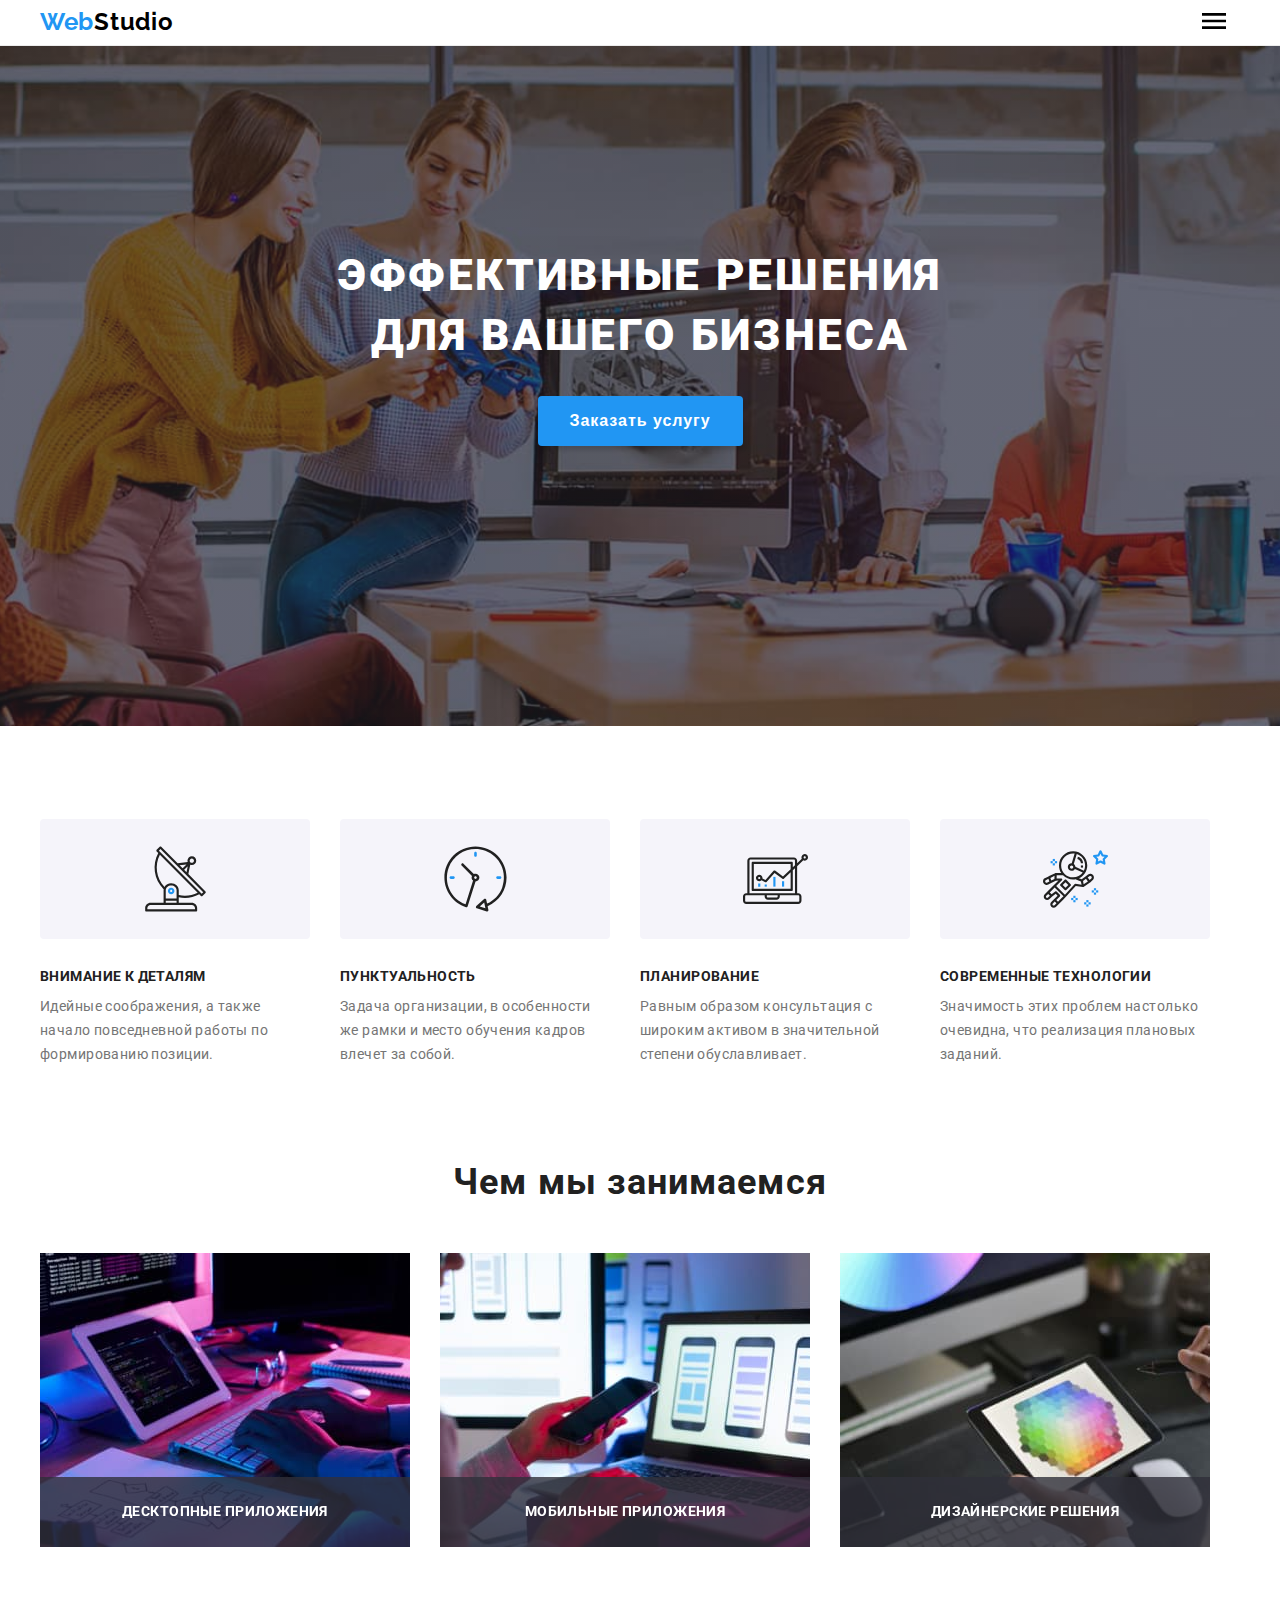
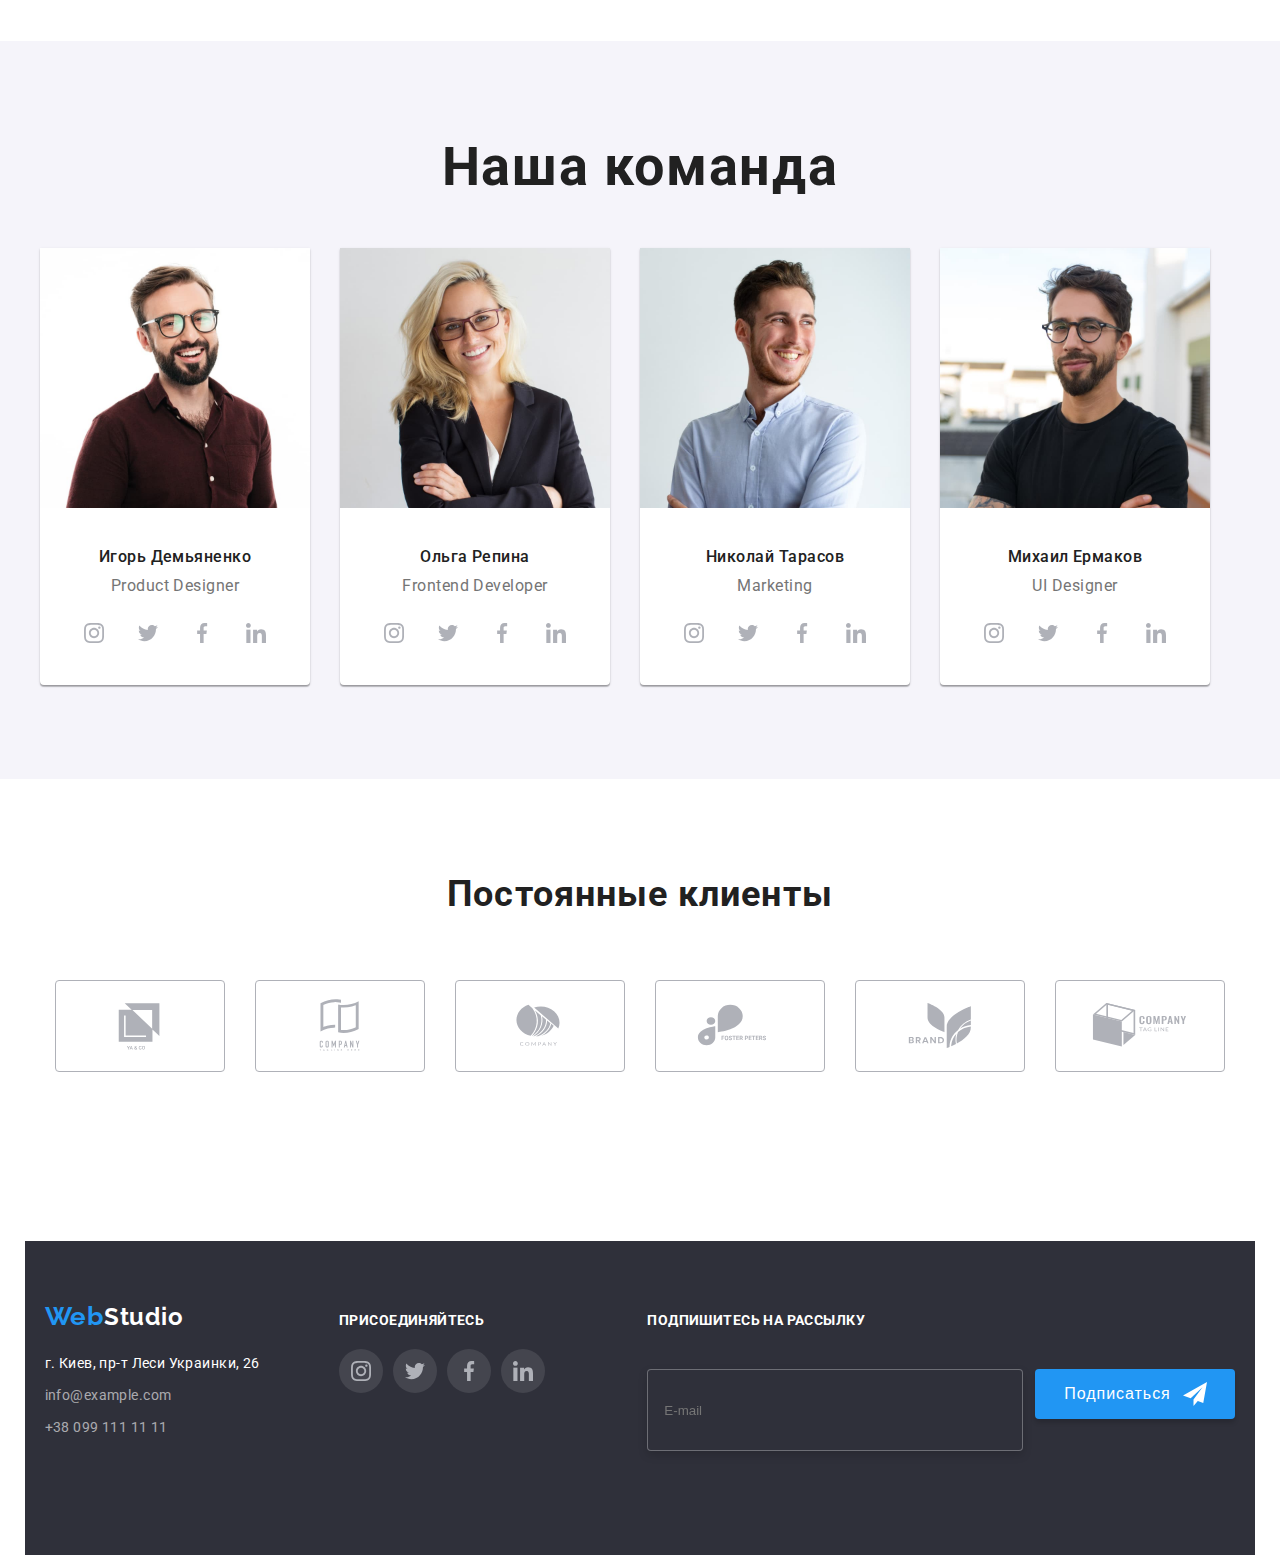
==== commit 6ab32572: "footer adapted" ====
--- a/index.html
+++ b/index.html
@@ -24,7 +24,7 @@
     <link rel="stylesheet" href="./css/main.css" />
   </head>
   <body>
-    <!-- <header class="header">
+    <header class="header">
       <div class="container">
         <a href="" class="header__logo">Web<span class="logo">Studio</span></a>
         <button class="menu-open-btn" type="button" menu-open-btn>
@@ -118,7 +118,7 @@
           </div>
         </div>
       </div>
-    </header> -->
+    </header>
     <main class="main">
       <section class="section hero">
         <div class="container">
@@ -514,7 +514,8 @@
       </section>
     </main>
     <footer class="footer">
-      <div class="container">
+      <div class="container footer__tablet">
+        <!-- <div class="footer__tablet"> -->
         <div class="footer__contacts">
           <div class="footer__item">
             <a href="" class="footer__logo-left">Web<span class="footer__logo">Studio</span></a>
@@ -525,7 +526,9 @@
               <li>
                 <a href="mailto:info@example.com" class="footer__adress-link">info@example.com</a>
               </li>
-              <li><a href="tel:+380991111111" class="footer__adress-link">+38 099 111 11 11</a></li>
+              <li>
+                <a href="tel:+380991111111" class="footer__adress-link">+38 099 111 11 11</a>
+              </li>
             </ul>
           </address>
         </div>
@@ -565,6 +568,7 @@
             </ul>
           </div>
         </div>
+        <!-- </div> -->
         <form class="footer__subscribe">
           <label class="footer__text" for="user-subscribe">Подпишитесь на рассылку</label>
           <div class="footer__sub-field">
--- a/css/main.css
+++ b/css/main.css
@@ -303,6 +303,11 @@
   color: var(--logo-color-left);
 }
 
+.mob-menu.is-hidden {
+  opacity: 0;
+  pointer-events: none;
+}
+
 .logo {
   font-family: 'Raleway', sans-serif;
   font-weight: 700;
@@ -977,7 +982,7 @@
 }
 
 .footer {
-  max-width: 1600px;
+  max-width: 100%;
   height: 252px;
   margin-left: auto;
   margin-right: auto;
@@ -990,6 +995,22 @@
   padding: 60px 15px;
 }
 
+@media screen and (min-width: 768px) {
+  .footer .container {
+    display: flex;
+  }
+}
+
+@media screen and (min-width: 768px) {
+  .footer__tablet {
+    display: flex;
+    flex-wrap: wrap;
+    flex-direction: row;
+    justify-content: space-around;
+    align-items: start;
+  }
+}
+
 .footer__contacts,
 .footer__social,
 .footer__subscribe {
@@ -997,12 +1018,20 @@
   flex-wrap: wrap;
   flex-direction: column;
   justify-content: center;
-  align-items: center;
+}
+
+@media screen and (max-width: 1199px) {
+  .footer__contacts,
+  .footer__social,
+  .footer__subscribe {
+    align-items: center;
+  }
 }
 
 .footer__sub-field {
   display: flex;
   flex-wrap: wrap;
+  flex-direction: column;
   justify-content: center;
   align-items: center;
 }
@@ -1032,12 +1061,24 @@
   letter-spacing: 0.03em;
   color: var(--address-text-color);
   display: flex;
-  justify-content: center;
   margin-top: 8px;
+}
+
+@media screen and (max-width: 1199px) {
+  .footer__adress-link {
+    justify-content: center;
+    align-items: center;
+  }
 }
 
 .footer__item {
   margin-bottom: 60px;
+}
+
+@media screen and (min-width: 768px) {
+  .footer__item {
+    margin-bottom: 20px;
+  }
 }
 
 .footer__social {
@@ -1045,6 +1086,20 @@
   margin-bottom: 60px;
 }
 
+@media screen and (min-width: 768px) {
+  .footer__social {
+    margin-top: 5px;
+    margin-bottom: 102px;
+  }
+}
+
+@media screen and (min-width: 1200px) {
+  .footer__social {
+    margin-top: 12px;
+    margin-left: 70px;
+  }
+}
+
 .footer__social-join {
   font-weight: 700;
   line-height: 1.14;
@@ -1052,6 +1107,22 @@
   text-transform: uppercase;
   margin-bottom: 20px;
   color: var(--logo-color-two);
+}
+
+@media screen and (min-width: 1200px) {
+  .footer__subscribe {
+    margin-left: 93px;
+    margin-top: 12px;
+  }
+}
+
+@media screen and (min-width: 1200px) {
+  .footer__sub-field {
+    display: flex;
+    flex-direction: row;
+    align-items: flex-start;
+    margin-top: 20px;
+  }
 }
 
 .footer__text {
@@ -1075,6 +1146,12 @@
   border-radius: 4px;
 }
 
+@media screen and (min-width: 1200px) {
+  .footer__input {
+    margin-right: 12px;
+  }
+}
+
 .footer__icon {
   margin-left: 12px;
   fill: var(--logo-color-two);
@@ -1093,6 +1170,8 @@
   padding-bottom: 10px;
   padding-left: 29px;
   padding-right: 13px;
+  box-shadow: 0px 4px 4px rgba(0, 0, 0, 0.15);
+  border-radius: 4px;
   background-color: var(--logo-color-left);
   color: var(--logo-color-two);
 }
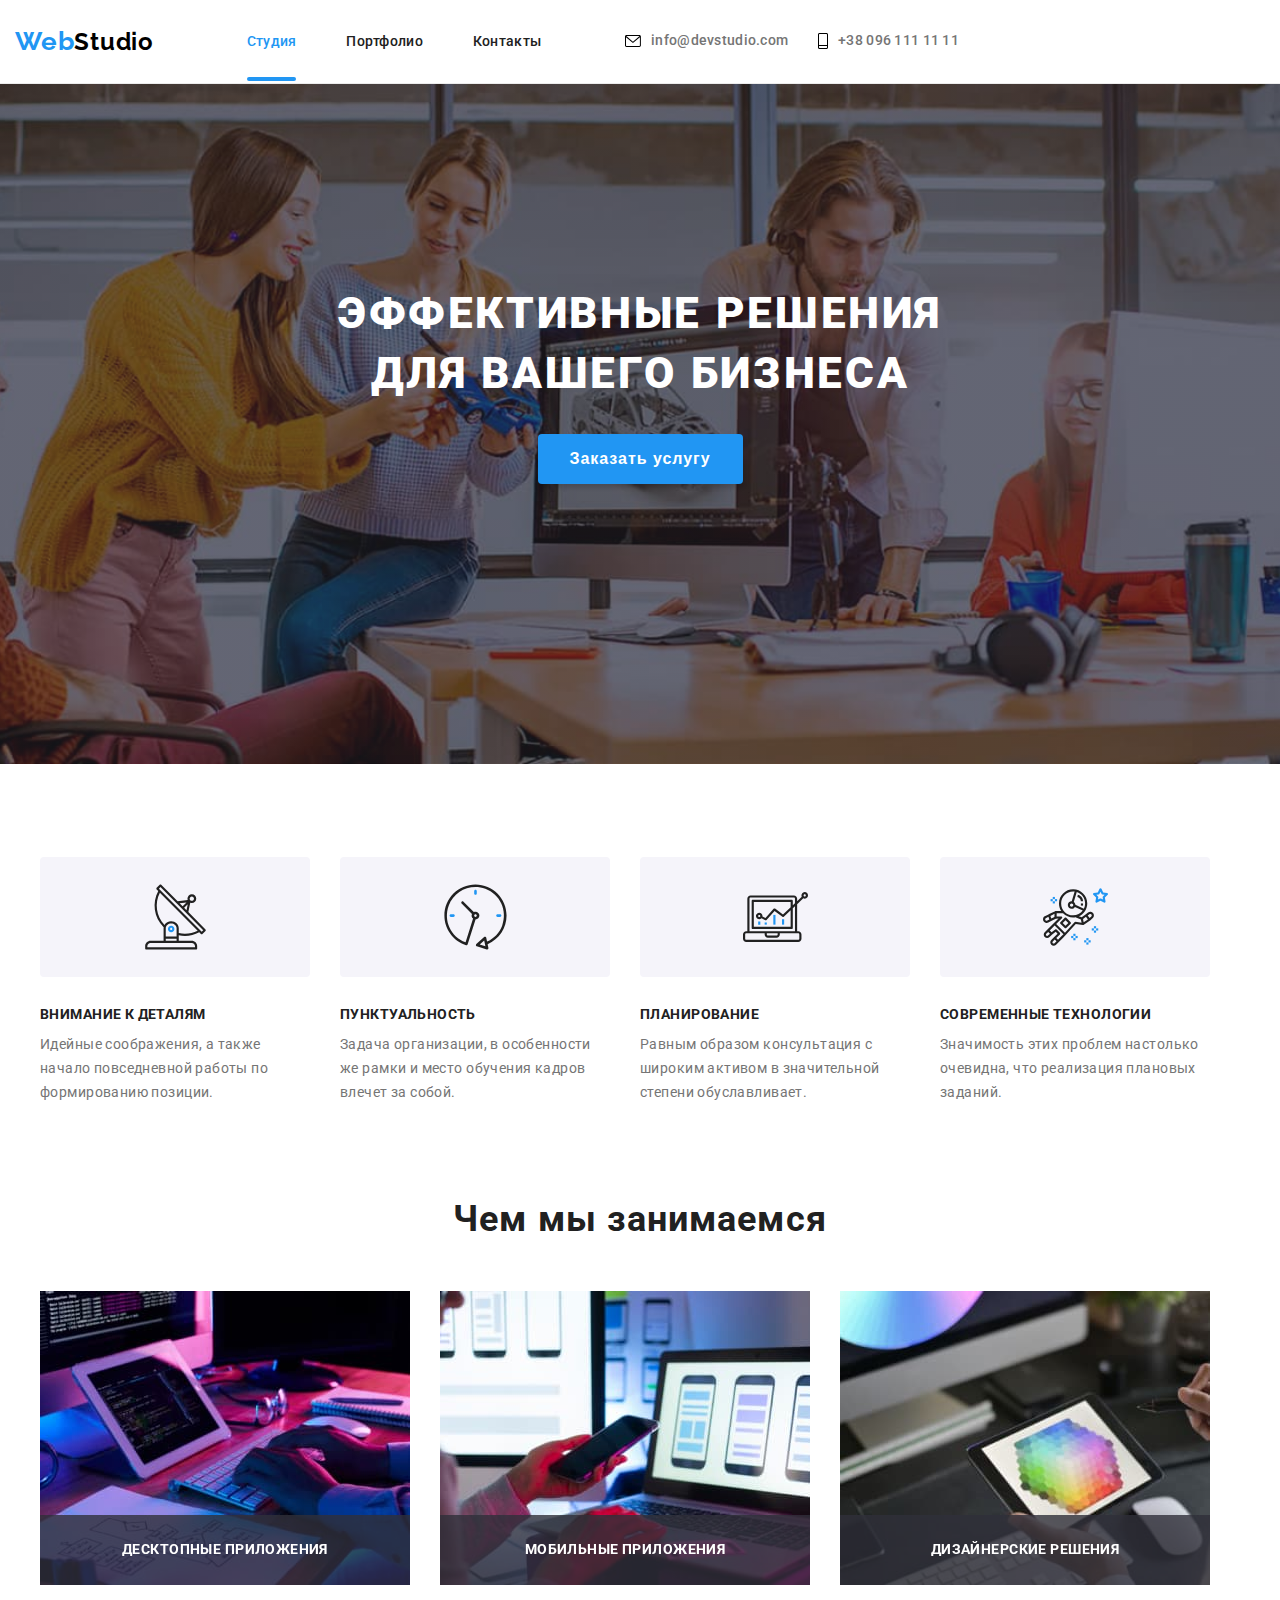
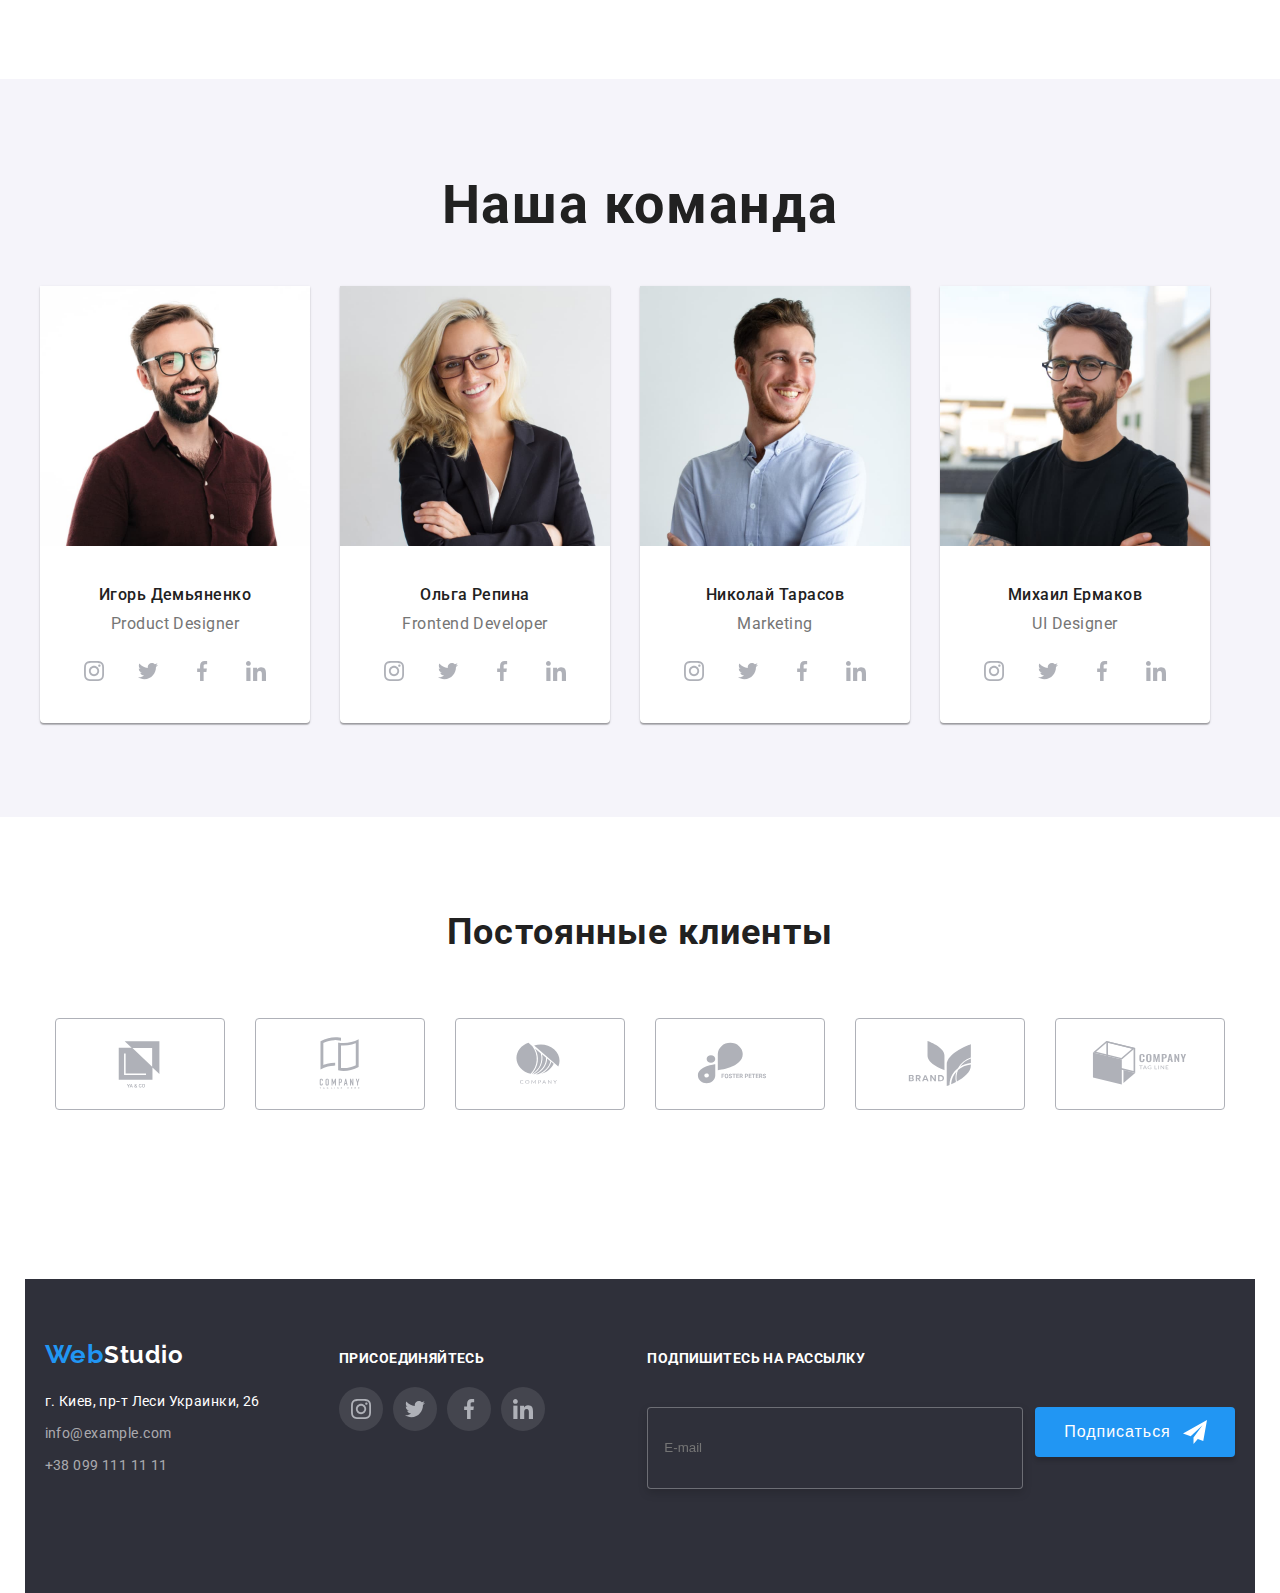
==== commit 40015a7a: "header adapted" ====
--- a/index.html
+++ b/index.html
@@ -46,7 +46,7 @@
           </ul>
         </nav>
         <div class="header-connect">
-          <ul class="header__list">
+          <ul class="header__list list">
             <li class="header__item">
               <a href="mailto:info@devstudio.com" class="header__link">
                 <svg class="header__icon" width="16" height="12">
--- a/css/main.css
+++ b/css/main.css
@@ -98,23 +98,57 @@
 .header .container {
   display: flex;
   align-items: center;
-}
-
-.header__navigation {
-  display: none;
+  margin: 0;
+}
+
+@media screen and (max-width: 767px) {
+  .header__navigation {
+    display: none;
+  }
 }
 
 .header__list {
   display: flex;
+}
+
+@media screen and (min-width: 768px) {
+  .header__list {
+    margin-bottom: 0;
+    margin-right: 84px;
+  }
 }
 
 .header__list :not(:last-child) {
   margin-right: 50px;
 }
 
-.header-connect {
-  display: none;
-  margin-left: auto;
+@media screen and (max-width: 767px) {
+  .header-connect {
+    display: none;
+    margin-left: auto;
+  }
+}
+
+@media screen and (min-width: 768px) {
+  .list {
+    margin-left: auto;
+    display: flex;
+    flex-direction: column;
+    align-items: start;
+  }
+}
+
+@media screen and (min-width: 1200px) {
+  .list {
+    display: flex;
+    flex-direction: row;
+  }
+}
+
+@media screen and (min-width: 1200px) {
+  .list :not(:last-child) {
+    margin-right: 30px;
+  }
 }
 
 .header__item {
@@ -159,11 +193,23 @@
   font-weight: 500;
   line-height: 1.14;
   letter-spacing: 0.02em;
-  padding: 32px 0;
   display: flex;
   align-items: center;
   color: var(--main-color);
   transition: color var(--main-transition-time) var(--cubic);
+}
+
+@media screen and (min-width: 768px) {
+  .header__link {
+    padding-top: 5px;
+    padding-bottom: 5px;
+  }
+}
+
+@media screen and (min-width: 1200px) {
+  .header__link {
+    padding: 32px 0;
+  }
 }
 
 .header__link:hover {
@@ -185,8 +231,30 @@
   font-size: 24px;
   line-height: 1.17;
   letter-spacing: 0.03em;
-  margin-right: 93px;
+  margin-bottom: 26px;
   color: var(--logo-color-left);
+}
+
+@media screen and (max-width: 767px) {
+  .header__logo {
+    margin-top: 16px;
+  }
+}
+
+@media screen and (min-width: 768px) {
+  .header__logo {
+    margin-right: 88px;
+    margin-top: 26px;
+    margin-bottom: 26px;
+  }
+}
+
+@media screen and (min-width: 1200px) {
+  .header__logo {
+    font-size: 26px;
+    line-height: 1.19;
+    margin-right: 93px;
+  }
 }
 
 .current {
@@ -194,8 +262,17 @@
 }
 
 .menu-open-btn {
+  position: absolute;
+  top: 10px;
+  right: 10px;
   margin-left: auto;
   background-color: var(--logo-color-two);
+}
+
+@media screen and (min-width: 768px) {
+  .menu-open-btn {
+    display: none;
+  }
 }
 
 .menu-close-btn {
@@ -222,6 +299,12 @@
   height: 100vh;
   padding-top: 10px;
   padding-bottom: 48px;
+}
+
+@media screen and (min-width: 768px) {
+  .mob-menu {
+    display: none;
+  }
 }
 
 .mob-menu .container {
@@ -637,12 +720,6 @@
   pointer-events: none;
 }
 
-@media screen and (max-width: 768px) {
-  .backdrop {
-    overflow-y: scroll;
-  }
-}
-
 .section--two {
   padding-bottom: 0;
 }
@@ -991,6 +1068,7 @@
 }
 
 .footer .container {
+  width: 100%;
   background-color: var(--hero-color);
   padding: 60px 15px;
 }
